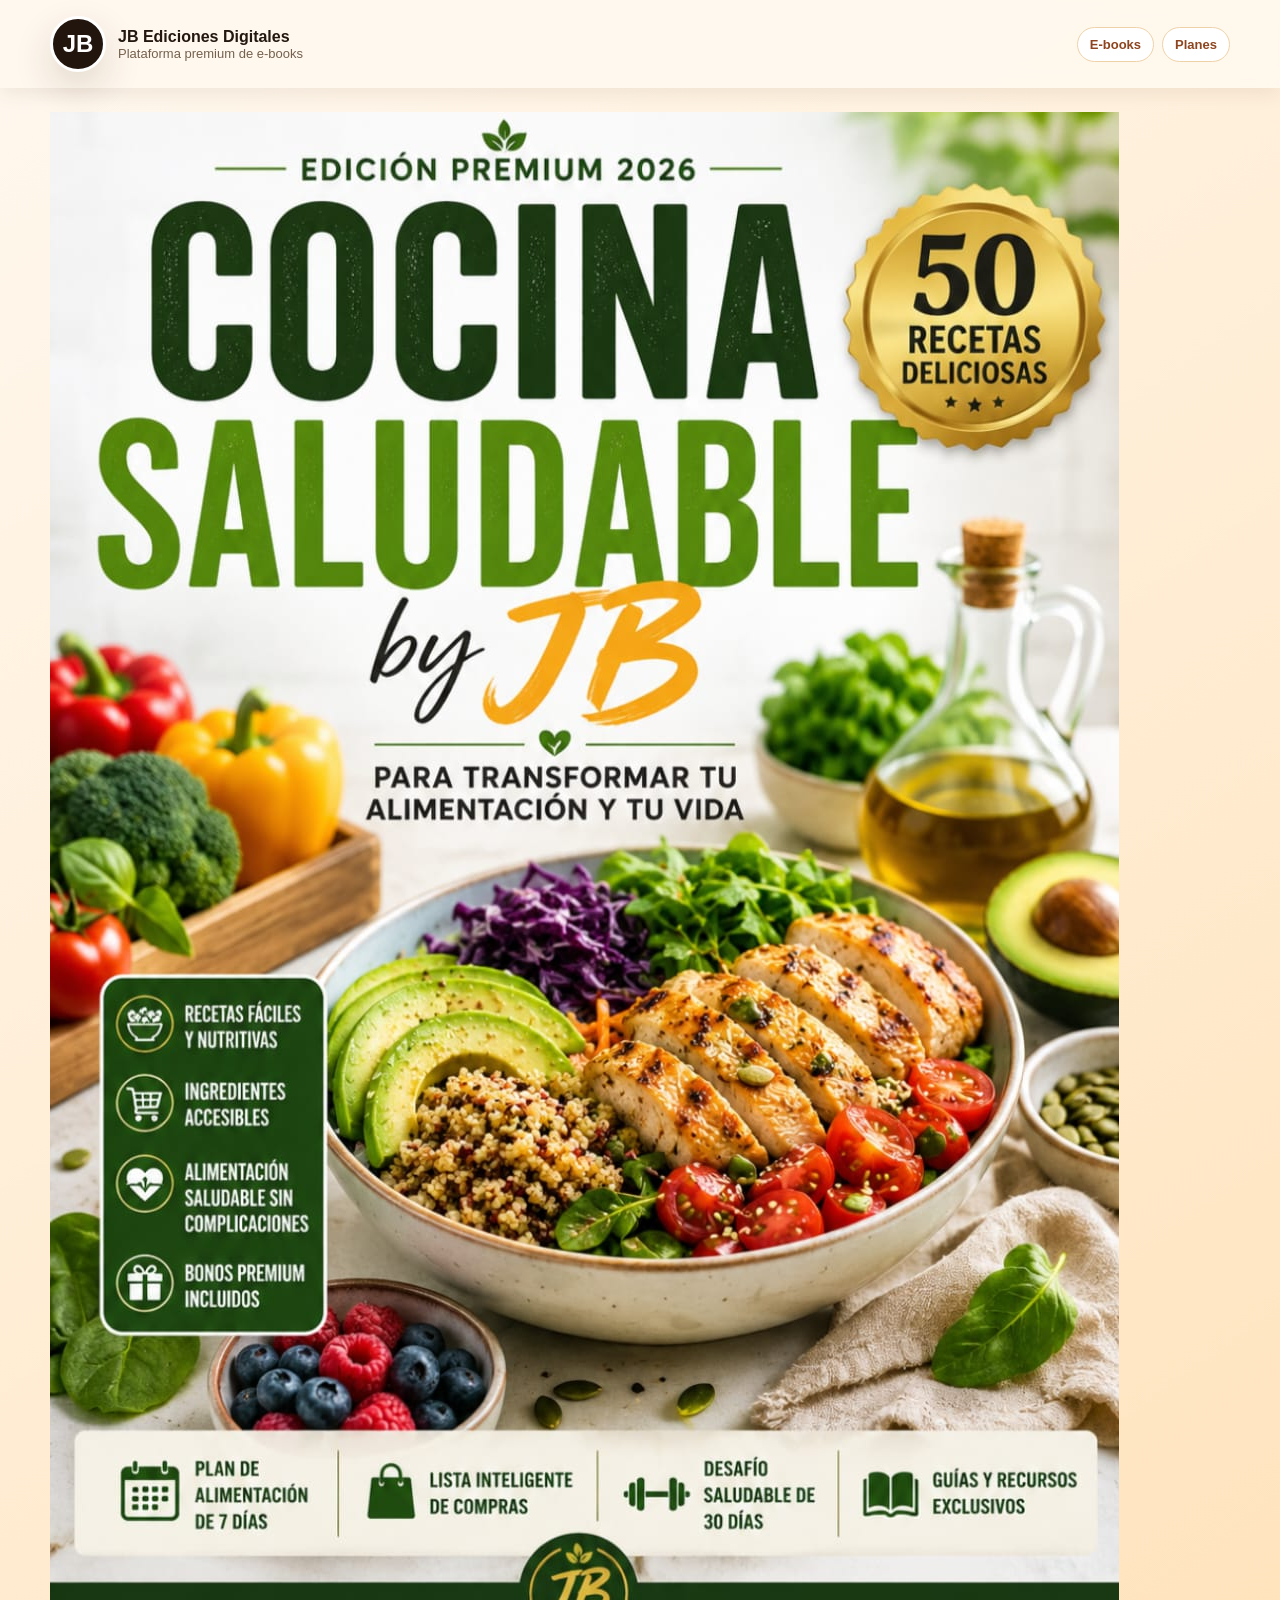
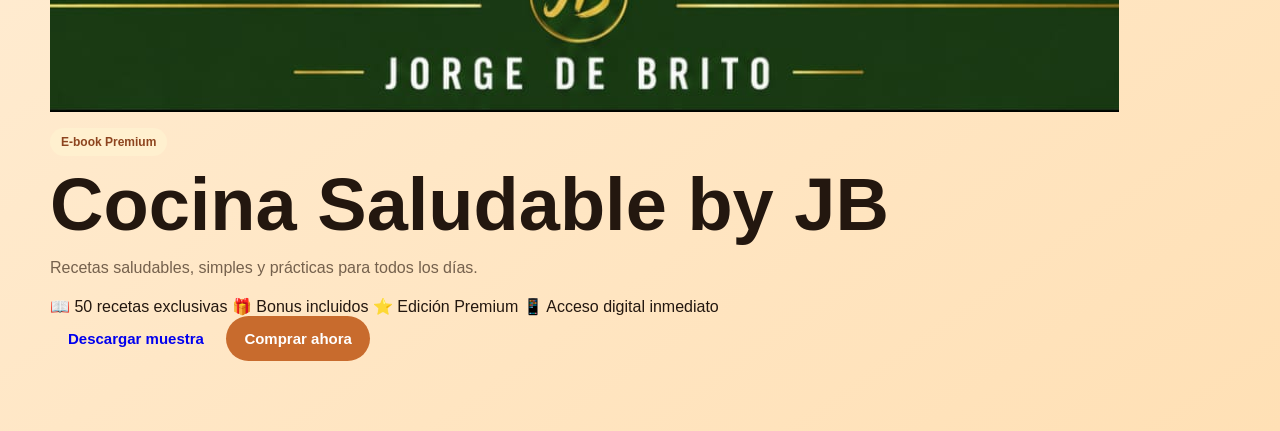
==== ebook.html @ 8d1dfc04 "Add ebook.html for e-book details page" ====
<!DOCTYPE html>
<html lang="es">
<head>
  <meta charset="UTF-8">
  <meta name="viewport" content="width=device-width, initial-scale=1.0">
  <title>Detalle del E-book | JB Ediciones Digitales</title>
  <link rel="stylesheet" href="styles.css">
</head>
<body>

<header>
  <div class="nav">
    <div class="brand">
      <div class="logo">JB</div>
      <div>
        <b>JB Ediciones Digitales</b>
        <span>Plataforma premium de e-books</span>
      </div>
    </div>
    <nav>
      <a href="index.html#ebooks">E-books</a>
      <a href="index.html#planes">Planes</a>
    </nav>
  </div>
</header>

<main>
  <section class="detail">
    <img id="ebookImage" src="" alt="E-book">
    <div>
      <span class="tag">E-book Premium</span>
      <h1 id="ebookTitle"></h1>
      <p id="ebookDescription"></p>

      <div class="ebook-info">
        <span>📖 50 recetas exclusivas</span>
        <span>🎁 Bonus incluidos</span>
        <span>⭐ Edición Premium</span>
        <span>📱 Acceso digital inmediato</span>
      </div>

      <div class="ebook-actions">
        <a id="sampleBtn" class="btn secondary" target="_blank">Descargar muestra</a>
        <a id="buyBtn" class="btn primary" target="_blank">Comprar ahora</a>
      </div>
    </div>
  </section>
</main>

<script src="config.js"></script>
<script>
  const params = new URLSearchParams(window.location.search);
  const id = Number(params.get("id") || 0);
  const book = DEFAULT_CONFIG.ebooks[id];

  if (book) {
    document.getElementById("ebookImage").src = book.image;
    document.getElementById("ebookTitle").textContent = book.title;
    document.getElementById("ebookDescription").textContent = book.description;
    document.getElementById("sampleBtn").href = book.pdf;
    document.getElementById("buyBtn").href = book.shopify;
  }
</script>

</body>
</html>
---- styles.css ----
*{box-sizing:border-box}:root{--text:#23170f;--muted:#75614d;--orange:#c86b2d;--dark:#21150d;--shadow:0 16px 38px rgba(68,38,18,.16);--r:24px}
body{margin:0;font-family:Arial,Helvetica,sans-serif;background:linear-gradient(145deg,#fff8ef,#ffe0b5);color:var(--text)}
a{text-decoration:none}header{position:sticky;top:0;z-index:5;background:rgba(255,248,239,.94);backdrop-filter:blur(10px);box-shadow:0 6px 18px rgba(68,38,18,.08);padding:16px}
.nav{max-width:1180px;margin:auto;display:flex;align-items:center;justify-content:space-between;gap:14px}.brand{display:flex;align-items:center;gap:12px}.brand span{display:block;color:var(--muted);font-size:13px}
.logo{width:56px;height:56px;border-radius:50%;background:var(--dark);color:#fff;display:grid;place-items:center;font-size:24px;font-weight:900;border:3px solid #fff;box-shadow:var(--shadow)}
nav{display:flex;gap:8px;flex-wrap:wrap}nav a{padding:9px 12px;border-radius:999px;background:#fff;color:#8d441f;font-weight:800;font-size:13px;border:1px solid #efd1a8}
main{width:min(1180px,calc(100% - 28px));margin:24px auto 70px}.hero{min-height:520px;border-radius:34px;background:linear-gradient(115deg,rgba(33,21,13,.9),rgba(200,107,45,.55)),url('imagenes/foto-principal.jpg');background-size:cover;background-position:center;display:flex;align-items:flex-end;padding:34px;box-shadow:var(--shadow);color:#fff}
.heroText{max-width:800px}.pill,.tag{display:inline-block;border-radius:999px;font-weight:900}.pill{padding:9px 13px;background:rgba(255,255,255,.18);border:1px solid rgba(255,255,255,.35)}
h1{font-size:clamp(36px,8vw,74px);line-height:.95;margin:14px 0}.hero p{font-size:20px;color:#ffead2;line-height:1.5}.actions{display:flex;gap:12px;flex-wrap:wrap}
.btn,button{border:0;border-radius:999px;padding:14px 18px;font-weight:900;font-size:15px;cursor:pointer;display:inline-block}.primary,button{background:var(--orange);color:#fff}.white{background:#fff;color:#8d441f}
.stats{display:grid;grid-template-columns:repeat(4,1fr);gap:14px;margin:18px 0}.stats div,.card{background:rgba(255,255,255,.94);border-radius:var(--r);box-shadow:var(--shadow);padding:20px;border:1px solid rgba(255,255,255,.7)}
.stats b{display:block;font-size:34px;color:#8d441f}.stats span,p,li{color:var(--muted);line-height:1.55}h2{font-size:31px;margin:34px 0 15px}.grid{display:grid;grid-template-columns:repeat(4,1fr);gap:16px}
.ebook img{width:100%;height:230px;object-fit:cover;border-radius:18px;background:#f4c36b}.tag{background:#fff0cf;color:#8d441f;padding:7px 11px;font-size:12px;margin-top:12px}.price{font-size:34px;font-weight:900;color:#8d441f}
.featured{background:linear-gradient(145deg,#2a1b10,#b85e2a);color:#fff}.featured p,.featured .price{color:#fff0cf}.ai{background:#21150d;color:#fff;border-radius:var(--r);padding:24px;box-shadow:var(--shadow)}.ai p{color:#f2d5b7}
.chat{height:300px;overflow:auto;background:rgba(255,255,255,.08);border-radius:18px;padding:12px;margin:12px 0}.msg{max-width:88%;padding:11px 13px;border-radius:16px;margin:8px 0;line-height:1.45}.bot{background:#fff0cf;color:#23170f}.user{background:var(--orange);color:#fff;margin-left:auto}
.chatrow{display:flex;gap:8px}.chatrow input{flex:1;border:0;border-radius:16px;padding:14px 16px;font-size:15px}
.admin{display:grid;grid-template-columns:1fr 1fr;gap:16px}.wide{grid-column:1/-1}label{display:block;font-weight:900;margin:12px 0 6px;color:#8d441f}input,textarea{width:100%;border:1px solid #ebcca2;border-radius:14px;padding:13px;font-size:15px}textarea{min-height:90px}.note{font-size:13px}.editorRow{display:grid;grid-template-columns:repeat(2,1fr);gap:10px;background:#fff8ed;border-radius:18px;padding:14px;margin:12px 0}#exportBox{min-height:220px;font-family:monospace}
footer{text-align:center;color:var(--muted);padding:35px 16px}@media(max-width:850px){.nav{align-items:flex-start;flex-direction:column}.grid,.stats,.admin{grid-template-columns:1fr}.hero{min-height:560px;padding:24px}.chatrow{flex-direction:column}.editorRow{grid-template-columns:1fr}}
.card {
  transition: transform .25s ease, box-shadow .25s ease;
}

.card:hover {
  transform: translateY(-6px);
  box-shadow: 0 18px 40px rgba(68, 38, 18, .22);
}

.plan {
  border: 1px solid rgba(140, 82, 45, .18);
}

.plan .price {
  font-size: 34px;
  font-weight: 900;
  color: #7a2f1d;
}

.plan.featured {
  background: linear-gradient(145deg, #2a120b, #b85e2a);
  color: #fff;
  transform: scale(1.03);
}

.plan.featured .price,
.plan.featured h3,
.plan.featured p {
  color: #fff;
}

.plan.featured .tag {
  background: #fff3df;
  color: #7a2f1d;
}

@media (max-width: 800px) {
  .grid {
    grid-template-columns: 1fr;
  }

  .plan.featured {
    transform: none;
  }
}
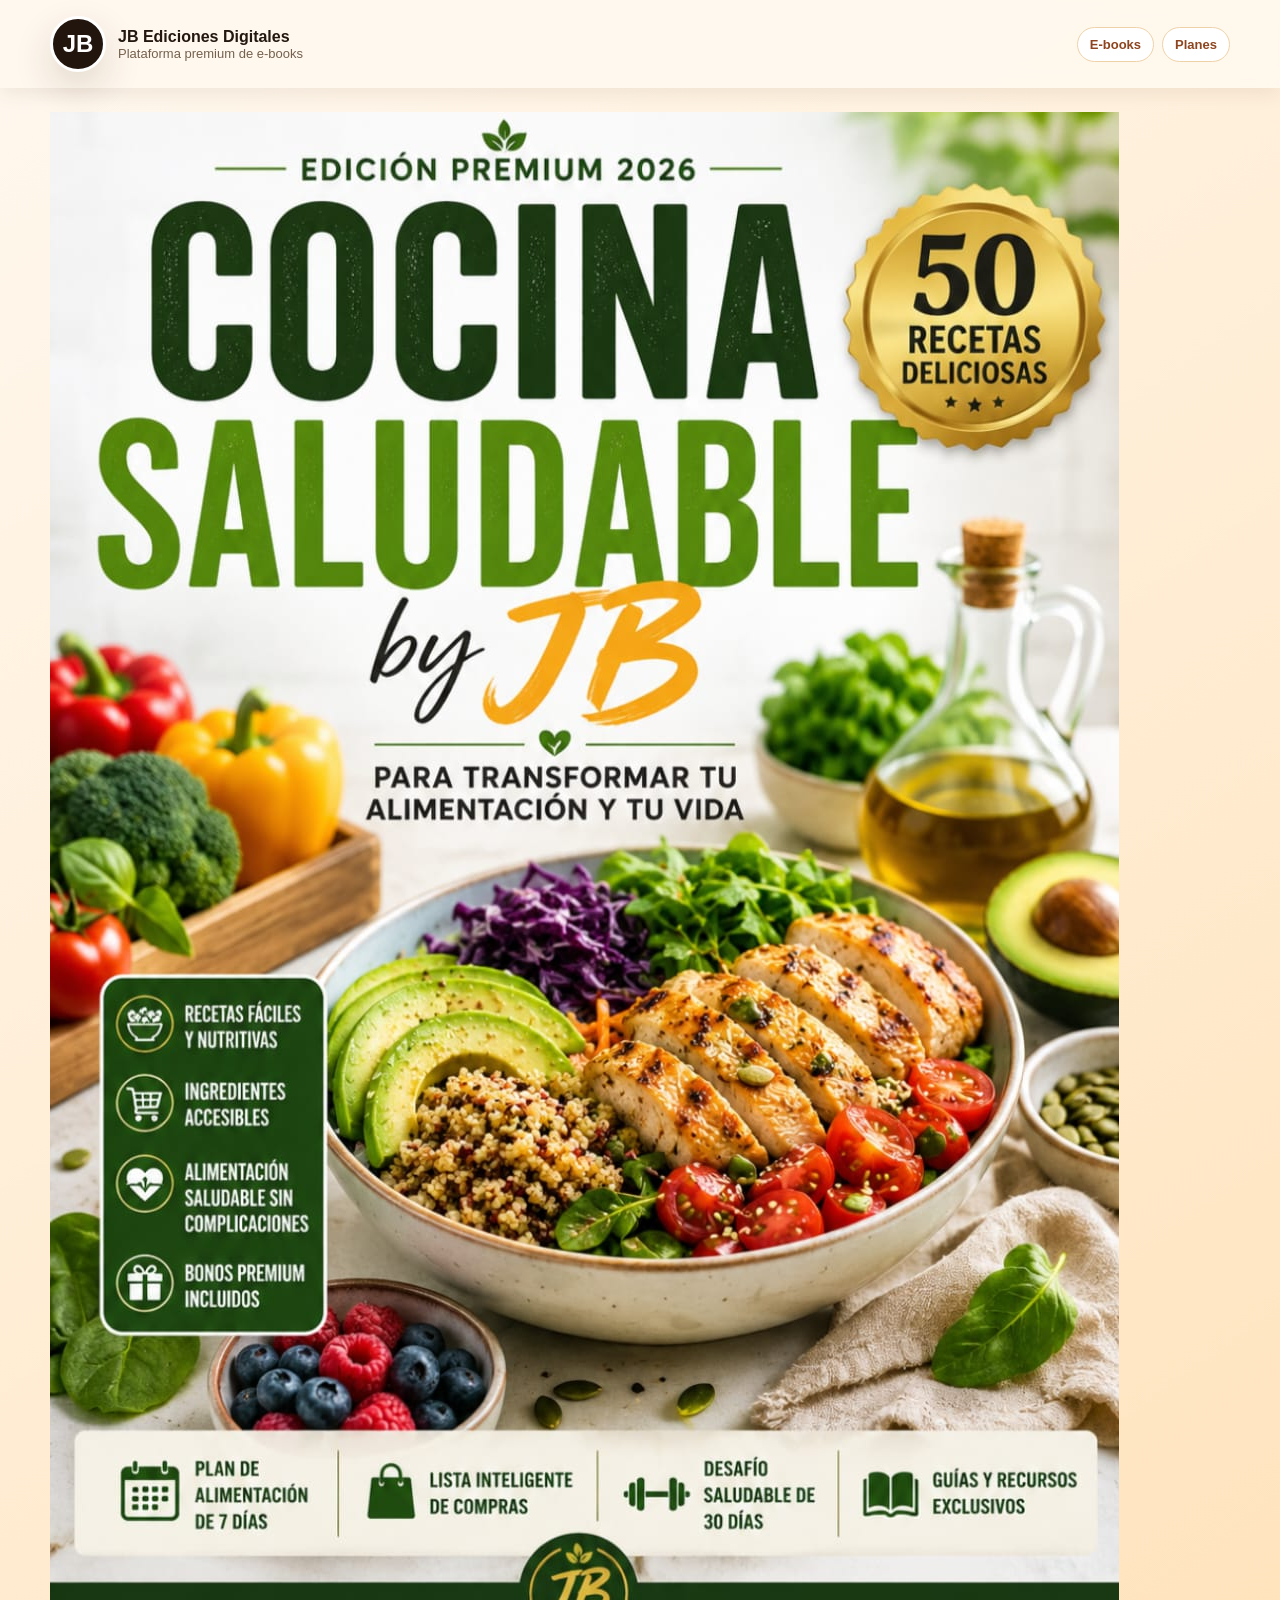
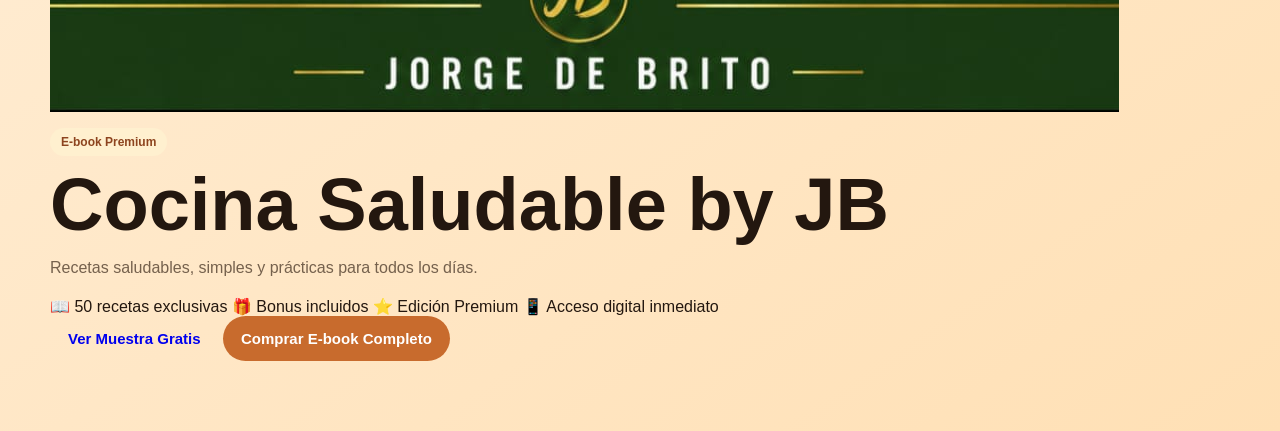
==== commit 22fed41e: "Update ebook buttons and links for clarity" ====
--- a/ebook.html
+++ b/ebook.html
@@ -40,8 +40,8 @@
       </div>
 
       <div class="ebook-actions">
-        <a id="sampleBtn" class="btn secondary" target="_blank">Descargar muestra</a>
-        <a id="buyBtn" class="btn primary" target="_blank">Comprar ahora</a>
+        <a id="sampleBtn" class="btn secondary" target="_blank">Ver Muestra Gratis</a>
+        <a id="buyBtn" class="btn primary" target="_blank">Comprar E-book Completo</a>
       </div>
     </div>
   </section>
@@ -57,7 +57,7 @@
     document.getElementById("ebookImage").src = book.image;
     document.getElementById("ebookTitle").textContent = book.title;
     document.getElementById("ebookDescription").textContent = book.description;
-    document.getElementById("sampleBtn").href = book.pdf;
+    document.getElementById("sampleBtn").href = book.muestra;    
     document.getElementById("buyBtn").href = book.shopify;
   }
 </script>
--- a/styles.css
+++ b/styles.css
@@ -61,3 +61,86 @@
     transform: none;
   }
 }
+.login-card{
+  max-width:520px;
+}
+
+.login-card label{
+  display:block;
+  margin-top:14px;
+  font-weight:700;
+}
+
+.login-card input{
+  width:100%;
+  margin-top:6px;
+  padding:14px;
+  border-radius:14px;
+  border:1px solid #ddd;
+  font-size:15px;
+}
+
+.login-card .btn{
+  margin-top:18px;
+}
+.library-preview{
+  margin-top:20px;
+  padding:18px;
+  border-radius:18px;
+  background:linear-gradient(145deg,#fff8ef,#ffffff);
+  border:1px solid rgba(140,82,45,.18);
+}
+
+.library-preview h4{
+  margin:0 0 10px;
+  color:#7a2f1d;
+}
+
+.library-preview ul{
+  margin:0;
+  padding-left:20px;
+}
+
+.library-preview li{
+  margin:8px 0;
+  font-weight:600;
+}
+.ai{
+  background:linear-gradient(145deg,#140907,#2a120b);
+  color:#fff;
+  border-radius:28px;
+  padding:28px;
+  box-shadow:0 18px 45px rgba(0,0,0,.18);
+}
+
+.ai h3,
+.ai p{
+  color:#fff;
+}
+
+.chat{
+  margin-top:20px;
+}
+
+.chatrow{
+  display:flex;
+  gap:10px;
+  margin-top:16px;
+}
+
+.chatrow input{
+  flex:1;
+  padding:15px;
+  border-radius:16px;
+  border:0;
+}
+
+.chatrow button{
+  border:0;
+}
+#iaChef,
+.ia-chef,
+.ai-chef,
+.chef-ai {
+  display: none !important;
+}
